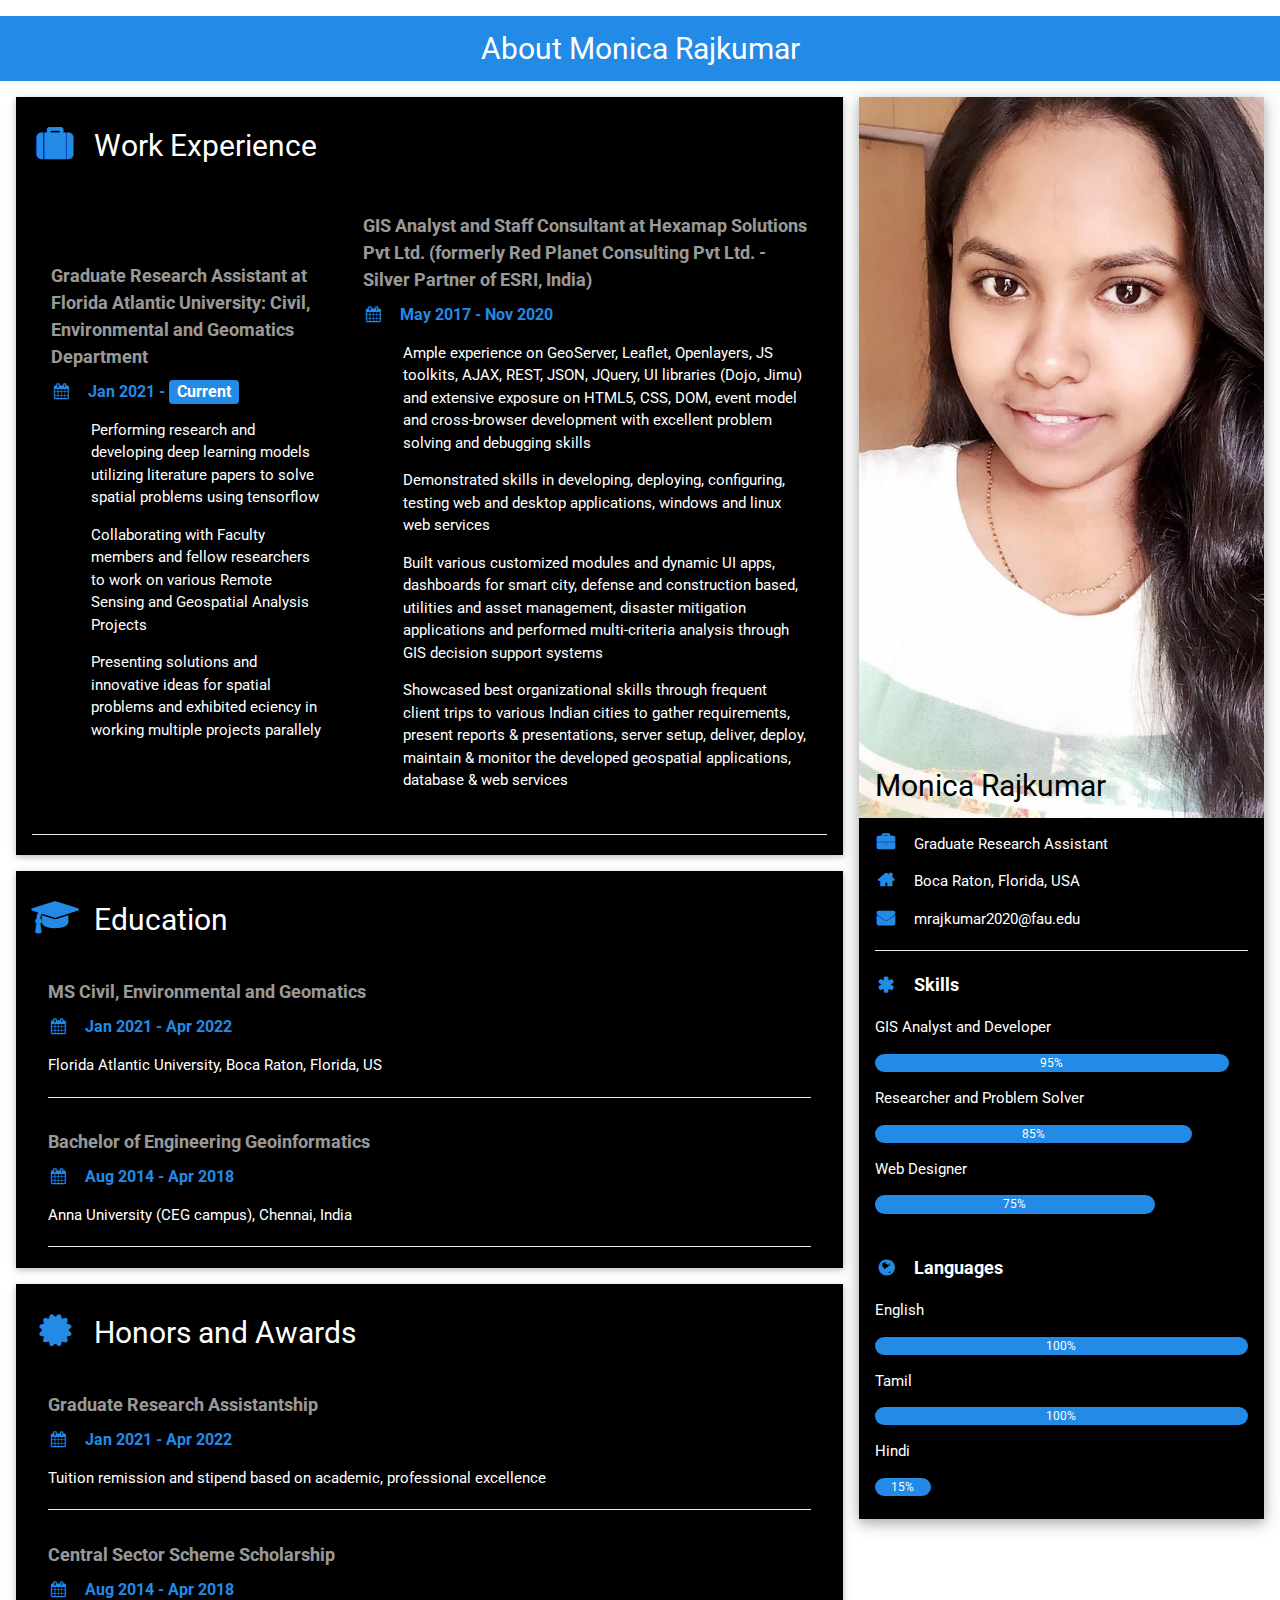
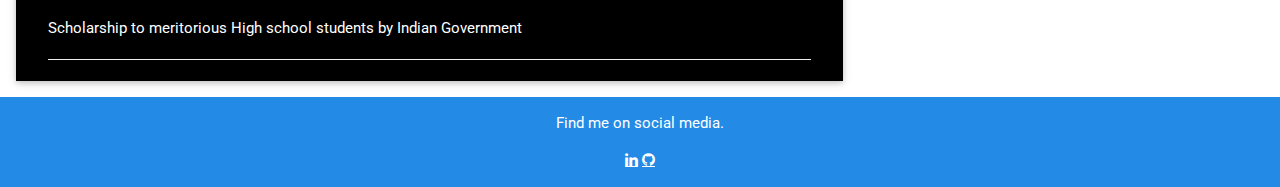
==== Assignment 7/Website/index.html @ 89ac4786 "Uploading files for Assignment 7" ====
<!DOCTYPE html>
<html>
<title>Monica Rajkumar</title>
<meta charset="UTF-8">
<meta name="viewport" content="width=device-width, initial-scale=1">
<link rel="stylesheet" href="https://www.w3schools.com/w3css/4/w3.css">
<link rel='stylesheet' href='https://fonts.googleapis.com/css?family=Roboto'>
<link rel="stylesheet" href="https://cdnjs.cloudflare.com/ajax/libs/font-awesome/4.7.0/css/font-awesome.min.css">
<style>
html,body,h1,h2,h3,h4,h5,h6 {font-family: "Roboto", sans-serif}

.w3-teal, .w3-hover-teal:hover {
  color: #fff!important;
  background-color: #238ae6!important;
}
.w3-text-teal, .w3-hover-text-teal:hover {
  font-weight: bold;
  color: #238ae6!important;
}

</style>
<body class="w3-white">

<header class="w3-container w3-teal w3-center w3-margin-top">
  <h2>About Monica Rajkumar</h2>
</header>

<!-- Page Container -->
<div class="w3-content w3-margin-top" style="max-width:1400px;">

  <!-- The Grid -->
  <div class="w3-row-padding">
  

    <!-- Left Column -->
    <div class="w3-twothird">
    
      <div class="w3-container w3-card w3-black w3-margin-bottom">
        <h2 class="w3-text-white w3-padding-16"><i class="fa fa-suitcase fa-fw w3-margin-right w3-xxlarge w3-text-teal"></i>Work Experience</h2>
        
          <table>
            <tr>
              <td>
                <div class="w3-container">
                  <h5 class="w3-opacity"><b>Graduate Research Assistant at Florida Atlantic University: Civil, Environmental and Geomatics Department</b></h5>
                  <h6 class="w3-text-teal"><i class="fa fa-calendar fa-fw w3-margin-right"></i>Jan 2021 - <span class="w3-tag w3-teal w3-round">Current</span></h6>
                  <ol>
                    Performing research and developing deep learning models utilizing literature papers to solve spatial problems using tensorflow
                  </ol>
                  <ol>
                    Collaborating with Faculty members and fellow researchers to work on various Remote Sensing and Geospatial Analysis Projects
                  </ol>
                  <ol>
                    Presenting solutions and innovative ideas for spatial problems and exhibited e ciency in working multiple projects parallely
                  </ol>
                </div>
              </td>
              <td>
                <div class="w3-container">
                  <h5 class="w3-opacity"><b>GIS Analyst and Staff Consultant at Hexamap Solutions Pvt Ltd. (formerly Red Planet Consulting Pvt Ltd. - Silver Partner of ESRI, India)</b></h5>
                  <h6 class="w3-text-teal"><i class="fa fa-calendar fa-fw w3-margin-right"></i>May 2017 - Nov 2020</h6>
                  <ol>
                    Ample experience on GeoServer, Leaflet, Openlayers, JS toolkits, AJAX, REST, JSON, JQuery, UI libraries (Dojo, Jimu) and extensive exposure on HTML5, CSS, DOM, event model and cross-browser development with excellent problem solving and debugging skills
                  </ol>
                  <ol>
                    Demonstrated skills in developing, deploying, configuring, testing web and desktop applications, windows and linux web services
                  </ol>
                  <ol>
                    Built various customized modules and dynamic UI apps, dashboards for smart city, defense and construction based, utilities and asset
management, disaster mitigation applications and performed multi-criteria analysis through GIS decision support systems
                  </ol>
                  <ol>
                    Showcased best organizational skills through frequent client trips to various Indian cities to gather requirements, present reports &
presentations, server setup, deliver, deploy, maintain & monitor the developed geospatial applications, database & web services
                  </ol>
                </div>
              </td>
            </tr>
          </table>
          <hr>
        </div>

      <div class="w3-container w3-card w3-black w3-margin-bottom">
        <h2 class="w3-text-white w3-padding-16"><i class="fa fa-graduation-cap fa-fw w3-margin-right w3-xxlarge w3-text-teal"></i>Education</h2>
        <div class="w3-container">
          <h5 class="w3-opacity"><b>MS Civil, Environmental and Geomatics</b></h5>
          <h6 class="w3-text-teal"><i class="fa fa-calendar fa-fw w3-margin-right"></i>Jan 2021 - Apr 2022</h6>
          <p>Florida Atlantic University, Boca Raton, Florida, US </p>
          <hr>
        </div>
        <div class="w3-container">
          <h5 class="w3-opacity"><b>Bachelor of Engineering Geoinformatics</b></h5>
          <h6 class="w3-text-teal"><i class="fa fa-calendar fa-fw w3-margin-right"></i>Aug 2014 - Apr 2018</h6>
          <p>Anna University (CEG campus), Chennai, India</p>
          <hr>
        </div>
      </div>

      <div class="w3-container w3-card w3-black">
        <h2 class="w3-text-white w3-padding-16"><i class="fa fa-certificate fa-fw w3-margin-right w3-xxlarge w3-text-teal"></i>Honors and Awards</h2>
        <div class="w3-container">
          <h5 class="w3-opacity"><b>Graduate Research Assistantship</b></h5>
          <h6 class="w3-text-teal"><i class="fa fa-calendar fa-fw w3-margin-right"></i>Jan 2021 - Apr 2022</h6>
          <p>Tuition remission and stipend based on academic, professional excellence</p>
          <hr>
        </div>
        <div class="w3-container">
          <h5 class="w3-opacity"><b>Central Sector Scheme Scholarship</b></h5>
          <h6 class="w3-text-teal"><i class="fa fa-calendar fa-fw w3-margin-right"></i>Aug 2014 - Apr 2018</h6>
          <p>Scholarship to meritorious High school students by Indian Government</p>
          <hr>
        </div>
      </div>
    <!-- End Left Column -->
    </div>


    <!-- Right Column -->
    <div class="w3-third">
    
      <div class="w3-black w3-text-white w3-card-4">
        <div class="w3-display-container" >
          <img src="static/images/MR.jpeg" style="width:100%;" alt="Monica Rajkumar">
          <div class="w3-display-bottomleft w3-container w3-text-black">
            <h2>Monica Rajkumar</h2>
          </div>
        </div>
        <div class="w3-container">
          <p><i class="fa fa-briefcase fa-fw w3-margin-right w3-large w3-text-teal"></i>Graduate Research Assistant</p>
          <p><i class="fa fa-home fa-fw w3-margin-right w3-large w3-text-teal"></i>Boca Raton, Florida, USA</p>
          <p><i class="fa fa-envelope fa-fw w3-margin-right w3-large w3-text-teal"></i>mrajkumar2020@fau.edu</p>
          <hr>

          <p class="w3-large"><b><i class="fa fa-asterisk fa-fw w3-margin-right w3-text-teal"></i>Skills</b></p>
          <p>GIS Analyst and Developer</p>
          <div class="w3-light-white w3-round-xlarge w3-small">
            <div class="w3-container w3-center w3-round-xlarge w3-teal" style="width:95%">95%</div>
          </div>
          <p>Researcher and Problem Solver</p>
          <div class="w3-light-white w3-round-xlarge w3-small">
            <div class="w3-container w3-center w3-round-xlarge w3-teal" style="width:85%">85%</div>
          </div>
          <p>Web Designer</p>
          <div class="w3-light-white w3-round-xlarge w3-small">
            <div class="w3-container w3-center w3-round-xlarge w3-teal" style="width:75%">75%</div>
          </div>
          <br>

          <p class="w3-large w3-text-theme"><b><i class="fa fa-globe fa-fw w3-margin-right w3-text-teal"></i>Languages</b></p>
          <p>English</p>
          <div class="w3-light-white w3-round-xlarge w3-small">
            <div class="w3-container w3-center w3-round-xlarge w3-teal" style="width:100%">100%</div>
          </div>
          <p>Tamil</p>
          <div class="w3-light-white w3-round-xlarge w3-small">
            <div class="w3-container w3-center w3-round-xlarge w3-teal" style="width:100%">100%</div>
          </div>
          <p>Hindi</p>
          <div class="w3-light-white w3-round-xlarge w3-small">
            <div class="w3-container w3-center w3-round-xlarge w3-teal" style="width:15%">15%</div>
          </div>
          <br>
        </div>
      </div><br>

    <!-- End Right Column -->
    </div>
    
  <!-- End Grid -->
  </div>
  
  <!-- End Page Container -->
</div>

<footer class="w3-container w3-teal w3-center w3-margin-top">
  <p>Find me on social media.</p>
  <a class="fa fa-linkedin w3-hover-opacity"
  href="https://www.linkedin.com/in/monica-rajkumar" target="_blank"></a>
  <a class="fa fa-github w3-hover-opacity"
  href="https://github.com/MonicaRaj" target="_blank"></a>
  <p></p>
</footer>

</body>
</html>
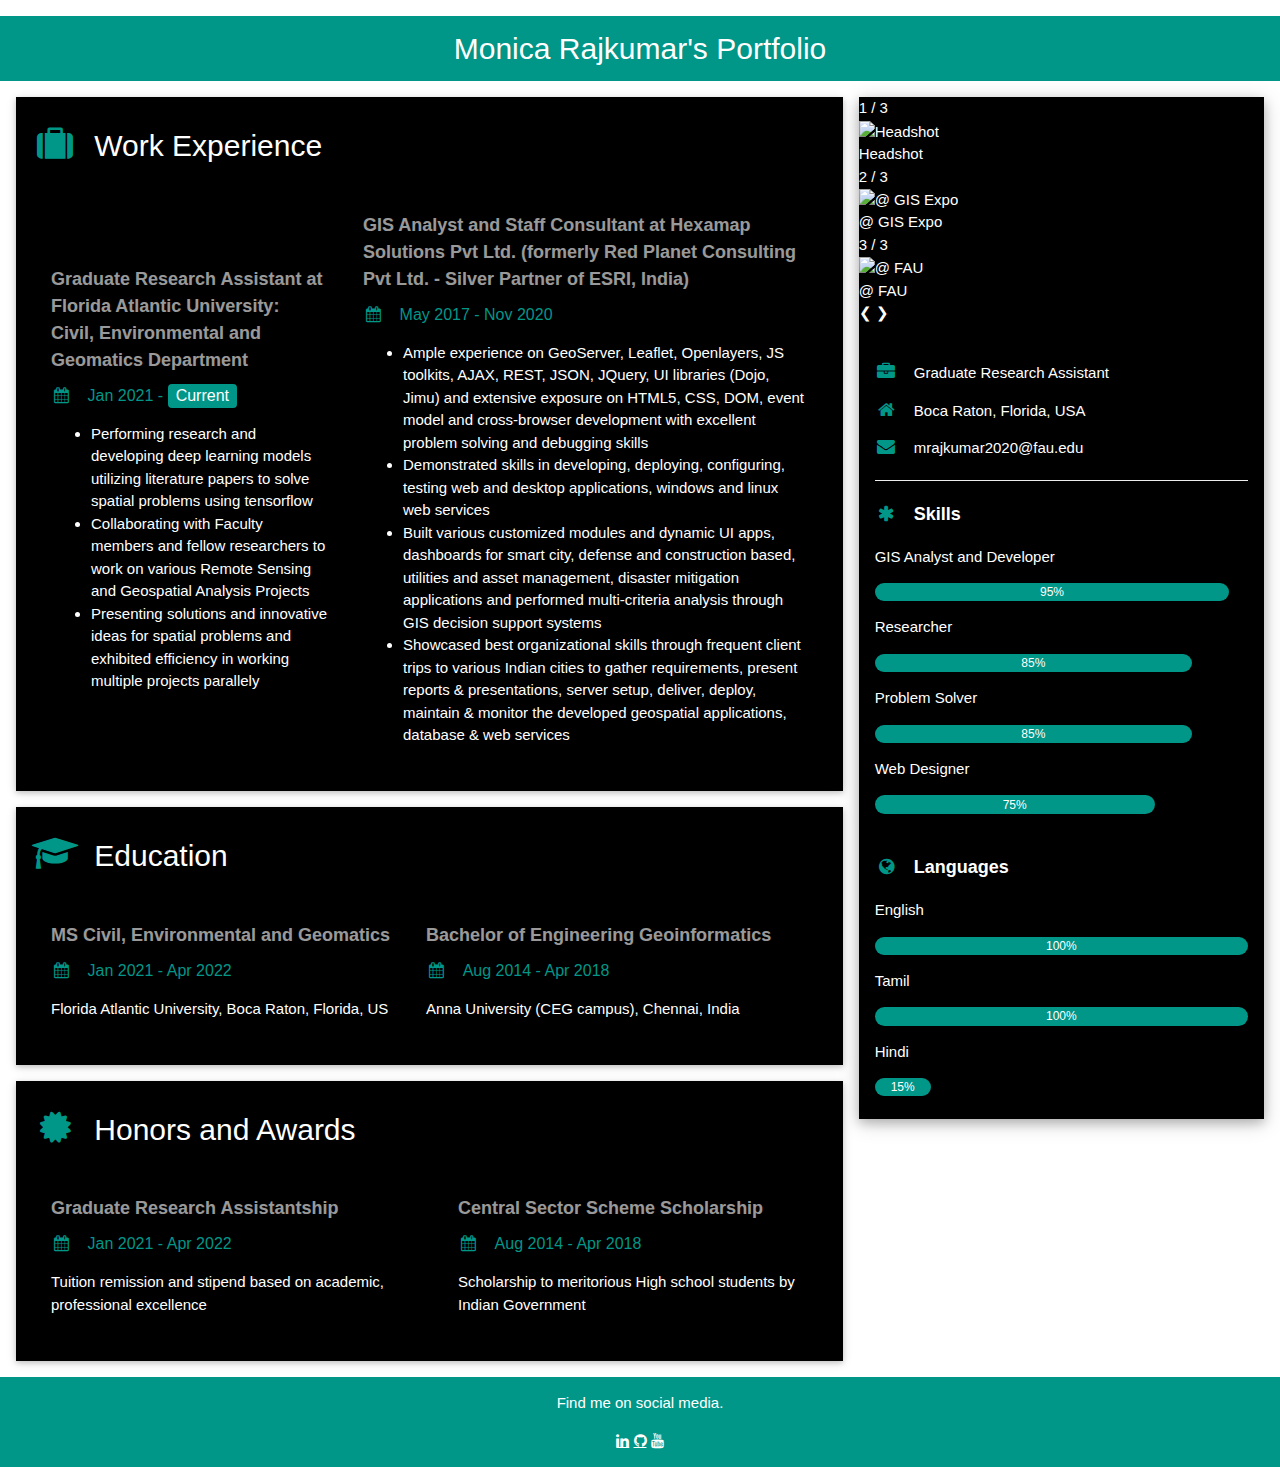
==== commit b4ca91ca: "Update index.html" ====
--- a/Assignment 7/Website/index.html
+++ b/Assignment 7/Website/index.html
@@ -1,28 +1,18 @@
 <!DOCTYPE html>
-<html>
+<html lang="en">
 <title>Monica Rajkumar</title>
 <meta charset="UTF-8">
 <meta name="viewport" content="width=device-width, initial-scale=1">
 <link rel="stylesheet" href="https://www.w3schools.com/w3css/4/w3.css">
-<link rel='stylesheet' href='https://fonts.googleapis.com/css?family=Roboto'>
+<link rel='stylesheet' href="https://github.com/MonicaRaj/WebGIS-6061C/blob/master/Assignment%207/Website/static/css/Robotto_Font.css">
 <link rel="stylesheet" href="https://cdnjs.cloudflare.com/ajax/libs/font-awesome/4.7.0/css/font-awesome.min.css">
-<style>
-html,body,h1,h2,h3,h4,h5,h6 {font-family: "Roboto", sans-serif}
-
-.w3-teal, .w3-hover-teal:hover {
-  color: #fff!important;
-  background-color: #238ae6!important;
-}
-.w3-text-teal, .w3-hover-text-teal:hover {
-  font-weight: bold;
-  color: #238ae6!important;
-}
-
-</style>
+
+<link rel="stylesheet" href="https://github.com/MonicaRaj/WebGIS-6061C/blob/master/Assignment%207/Website/static/css/MR_portfolio.css">
+
 <body class="w3-white">
 
 <header class="w3-container w3-teal w3-center w3-margin-top">
-  <h2>About Monica Rajkumar</h2>
+  <h2 class="title">Monica Rajkumar's Portfolio</h2>
 </header>
 
 <!-- Page Container -->
@@ -44,72 +34,90 @@
                 <div class="w3-container">
                   <h5 class="w3-opacity"><b>Graduate Research Assistant at Florida Atlantic University: Civil, Environmental and Geomatics Department</b></h5>
                   <h6 class="w3-text-teal"><i class="fa fa-calendar fa-fw w3-margin-right"></i>Jan 2021 - <span class="w3-tag w3-teal w3-round">Current</span></h6>
-                  <ol>
+                  <ul>
+                  <li>
                     Performing research and developing deep learning models utilizing literature papers to solve spatial problems using tensorflow
-                  </ol>
-                  <ol>
+                  </li>
+                  <li>
                     Collaborating with Faculty members and fellow researchers to work on various Remote Sensing and Geospatial Analysis Projects
-                  </ol>
-                  <ol>
-                    Presenting solutions and innovative ideas for spatial problems and exhibited e ciency in working multiple projects parallely
-                  </ol>
+                  </li>
+                  <li>
+                    Presenting solutions and innovative ideas for spatial problems and exhibited efficiency in working multiple projects parallely
+                  </li>
+                </ul>
                 </div>
               </td>
               <td>
                 <div class="w3-container">
                   <h5 class="w3-opacity"><b>GIS Analyst and Staff Consultant at Hexamap Solutions Pvt Ltd. (formerly Red Planet Consulting Pvt Ltd. - Silver Partner of ESRI, India)</b></h5>
                   <h6 class="w3-text-teal"><i class="fa fa-calendar fa-fw w3-margin-right"></i>May 2017 - Nov 2020</h6>
-                  <ol>
+                  <ul> 
+                  <li>
                     Ample experience on GeoServer, Leaflet, Openlayers, JS toolkits, AJAX, REST, JSON, JQuery, UI libraries (Dojo, Jimu) and extensive exposure on HTML5, CSS, DOM, event model and cross-browser development with excellent problem solving and debugging skills
-                  </ol>
-                  <ol>
+                  </li>
+                  <li>
                     Demonstrated skills in developing, deploying, configuring, testing web and desktop applications, windows and linux web services
-                  </ol>
-                  <ol>
+                  </li>
+                  <li>
                     Built various customized modules and dynamic UI apps, dashboards for smart city, defense and construction based, utilities and asset
 management, disaster mitigation applications and performed multi-criteria analysis through GIS decision support systems
-                  </ol>
-                  <ol>
+                  </li>
+                  <li>
                     Showcased best organizational skills through frequent client trips to various Indian cities to gather requirements, present reports &
 presentations, server setup, deliver, deploy, maintain & monitor the developed geospatial applications, database & web services
-                  </ol>
+                  </li>
+                </ul>
                 </div>
               </td>
             </tr>
           </table>
-          <hr>
+          <br>
         </div>
 
       <div class="w3-container w3-card w3-black w3-margin-bottom">
         <h2 class="w3-text-white w3-padding-16"><i class="fa fa-graduation-cap fa-fw w3-margin-right w3-xxlarge w3-text-teal"></i>Education</h2>
-        <div class="w3-container">
-          <h5 class="w3-opacity"><b>MS Civil, Environmental and Geomatics</b></h5>
-          <h6 class="w3-text-teal"><i class="fa fa-calendar fa-fw w3-margin-right"></i>Jan 2021 - Apr 2022</h6>
-          <p>Florida Atlantic University, Boca Raton, Florida, US </p>
-          <hr>
-        </div>
-        <div class="w3-container">
-          <h5 class="w3-opacity"><b>Bachelor of Engineering Geoinformatics</b></h5>
-          <h6 class="w3-text-teal"><i class="fa fa-calendar fa-fw w3-margin-right"></i>Aug 2014 - Apr 2018</h6>
-          <p>Anna University (CEG campus), Chennai, India</p>
-          <hr>
-        </div>
+        <table>
+          <tr>
+            <td>
+              <div class="w3-container">
+                <h5 class="w3-opacity"><b>MS Civil, Environmental and Geomatics</b></h5>
+                <h6 class="w3-text-teal"><i class="fa fa-calendar fa-fw w3-margin-right"></i>Jan 2021 - Apr 2022</h6>
+                <p>Florida Atlantic University, Boca Raton, Florida, US </p>
+               </div>
+            </td>
+            <td>
+              <div class="w3-container">
+                <h5 class="w3-opacity"><b>Bachelor of Engineering Geoinformatics</b></h5>
+                <h6 class="w3-text-teal"><i class="fa fa-calendar fa-fw w3-margin-right"></i>Aug 2014 - Apr 2018</h6>
+                <p>Anna University (CEG campus), Chennai, India</p>
+              </div>
+            </td>
+          </tr>
+        </table>   
+        <br>
       </div>
 
       <div class="w3-container w3-card w3-black">
         <h2 class="w3-text-white w3-padding-16"><i class="fa fa-certificate fa-fw w3-margin-right w3-xxlarge w3-text-teal"></i>Honors and Awards</h2>
-        <div class="w3-container">
-          <h5 class="w3-opacity"><b>Graduate Research Assistantship</b></h5>
-          <h6 class="w3-text-teal"><i class="fa fa-calendar fa-fw w3-margin-right"></i>Jan 2021 - Apr 2022</h6>
-          <p>Tuition remission and stipend based on academic, professional excellence</p>
-          <hr>
-        </div>
-        <div class="w3-container">
-          <h5 class="w3-opacity"><b>Central Sector Scheme Scholarship</b></h5>
-          <h6 class="w3-text-teal"><i class="fa fa-calendar fa-fw w3-margin-right"></i>Aug 2014 - Apr 2018</h6>
-          <p>Scholarship to meritorious High school students by Indian Government</p>
-          <hr>
-        </div>
+       <table>
+         <tr>
+           <td>
+            <div class="w3-container">
+              <h5 class="w3-opacity"><b>Graduate Research Assistantship</b></h5>
+              <h6 class="w3-text-teal"><i class="fa fa-calendar fa-fw w3-margin-right"></i>Jan 2021 - Apr 2022</h6>
+              <p>Tuition remission and stipend based on academic, professional excellence</p>
+             </div>
+           </td>
+           <td>
+            <div class="w3-container">
+              <h5 class="w3-opacity"><b>Central Sector Scheme Scholarship</b></h5>
+              <h6 class="w3-text-teal"><i class="fa fa-calendar fa-fw w3-margin-right"></i>Aug 2014 - Apr 2018</h6>
+              <p>Scholarship to meritorious High school students by Indian Government</p>
+            </div>
+           </td>
+         </tr>
+       </table>    
+       <br>
       </div>
     <!-- End Left Column -->
     </div>
@@ -120,10 +128,45 @@
     
       <div class="w3-black w3-text-white w3-card-4">
         <div class="w3-display-container" >
-          <img src="static/images/MR.jpeg" style="width:100%;" alt="Monica Rajkumar">
+          <!-- static/images/MR.jpeg -->
+
+          <!-- <img src="https://avatars.githubusercontent.com/u/25483201?v=4" style="width:100%;" alt="Monica Rajkumar">
           <div class="w3-display-bottomleft w3-container w3-text-black">
             <h2>Monica Rajkumar</h2>
-          </div>
+          </div> -->
+
+          <div class="slideshow-container">
+
+            <div class="mySlides fade">
+              <div class="numbertext">1 / 3</div>
+              <img alt="Headshot" src="https://github.com/MonicaRaj/WebGIS-6061C/blob/master/Assignment%207/Website/static/images/MR.jpeg" style="width:100%">
+              <div class="text">Headshot</div>
+            </div>
+            
+            <div class="mySlides fade">
+              <div class="numbertext">2 / 3</div>
+              <img alt="@ GIS Expo" src="https://github.com/MonicaRaj/WebGIS-6061C/blob/master/Assignment%207/Website/static/images/GIS_EXPO.jpeg" style="width:100%">
+              <div class="text">@ GIS Expo</div>
+            </div>
+            
+            <div class="mySlides fade">
+              <div class="numbertext">3 / 3</div>
+              <img alt="@ FAU" src="https://github.com/MonicaRaj/WebGIS-6061C/blob/master/Assignment%207/Website/static/images/AtClg.jpeg" style="width:100%">
+              <div class="text">@ FAU</div>
+            </div>
+            
+            <a class="prev" onclick="plusSlides(-1)">&#10094;</a>
+            <a class="next" onclick="plusSlides(1)">&#10095;</a>
+            
+          </div>
+          <br>
+                      
+          <div style="text-align:center">
+            <span class="dot" onclick="currentSlide(1)"></span> 
+            <span class="dot" onclick="currentSlide(2)"></span> 
+            <span class="dot" onclick="currentSlide(3)"></span> 
+          </div>
+
         </div>
         <div class="w3-container">
           <p><i class="fa fa-briefcase fa-fw w3-margin-right w3-large w3-text-teal"></i>Graduate Research Assistant</p>
@@ -136,7 +179,11 @@
           <div class="w3-light-white w3-round-xlarge w3-small">
             <div class="w3-container w3-center w3-round-xlarge w3-teal" style="width:95%">95%</div>
           </div>
-          <p>Researcher and Problem Solver</p>
+          <p>Researcher</p>
+          <div class="w3-light-white w3-round-xlarge w3-small">
+            <div class="w3-container w3-center w3-round-xlarge w3-teal" style="width:85%">85%</div>
+          </div>
+          <p>Problem Solver</p>
           <div class="w3-light-white w3-round-xlarge w3-small">
             <div class="w3-container w3-center w3-round-xlarge w3-teal" style="width:85%">85%</div>
           </div>
@@ -178,9 +225,13 @@
   href="https://www.linkedin.com/in/monica-rajkumar" target="_blank"></a>
   <a class="fa fa-github w3-hover-opacity"
   href="https://github.com/MonicaRaj" target="_blank"></a>
+  <a class="fa fa-youtube w3-hover-opacity"
+  href="https://www.youtube.com/channel/UCutYF8cJxUPXmjZjU-47Bjw" target="_blank"></a>
   <p></p>
 </footer>
 
+<script src="https://github.com/MonicaRaj/WebGIS-6061C/blob/master/Assignment%207/Website/static/js/MR_portfolio.js"> </script>
+
 </body>
 </html>
 
